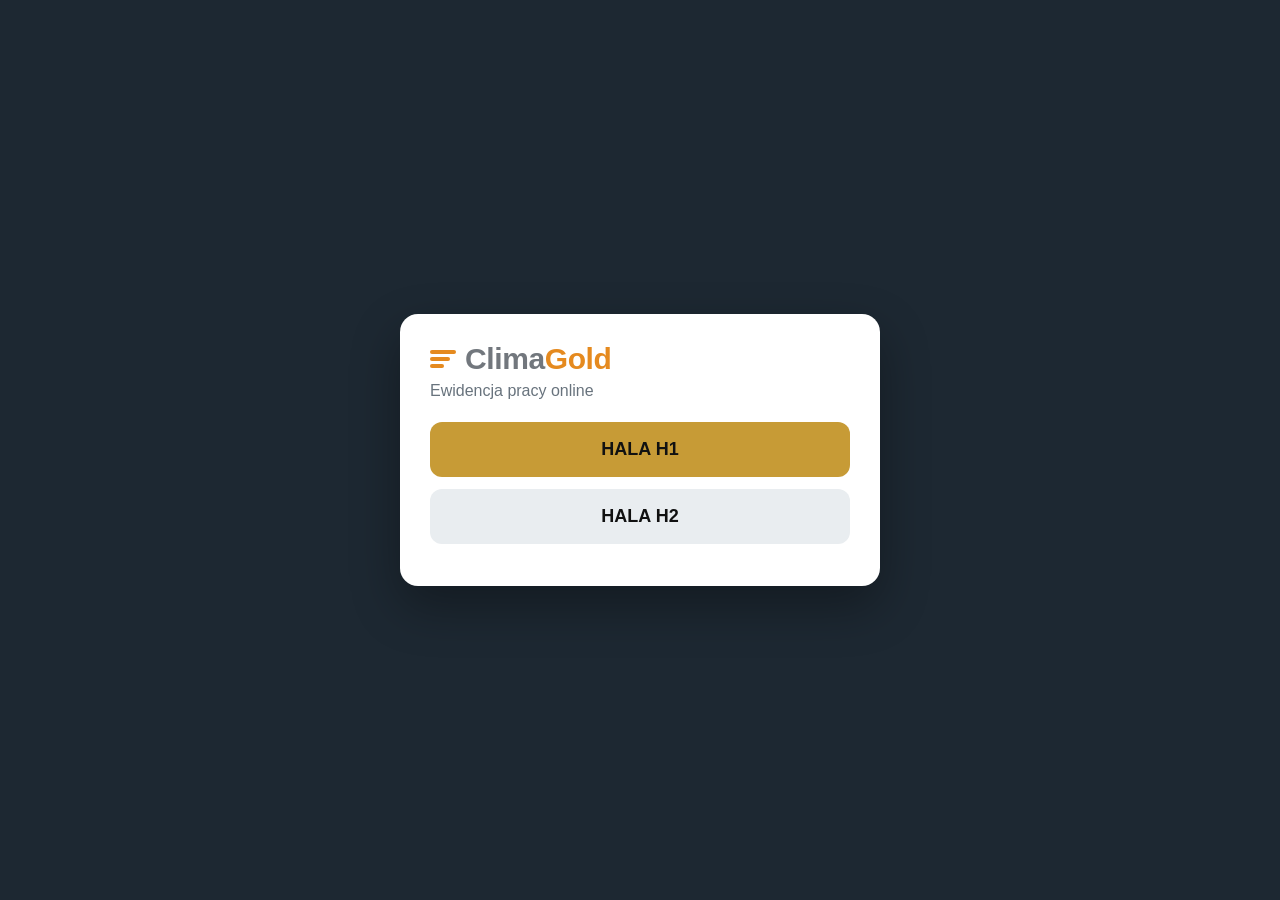
==== index.html @ e0917c65 "Add files via upload" ====
<!doctype html><html lang="pl"><head><meta charset="utf-8"><meta name="viewport" content="width=device-width,initial-scale=1"><meta name="theme-color" content="#1d2832"><title>Clima Gold</title><style>body{margin:0;min-height:100vh;display:grid;place-items:center;background:#1d2832;color:white;font-family:Arial,sans-serif}.box{width:min(90vw,420px);background:white;color:#17212b;border-radius:18px;padding:30px;box-shadow:0 20px 50px #0005}.brand{display:flex;align-items:center;gap:9px;font-size:30px;font-weight:800;line-height:1;letter-spacing:-.4px;margin-bottom:8px}.brandmark{display:inline-flex;flex-direction:column;gap:3px;width:26px;flex:0 0 26px}.brandmark i{display:block;height:4px;background:#e58a1f;border-radius:999px}.brandmark i:nth-child(1){width:26px}.brandmark i:nth-child(2){width:20px}.brandmark i:nth-child(3){width:14px}.brandtext{display:inline-flex;align-items:baseline}.brand .clima{color:#72777d}.brand .gold{color:#e58a1f}.muted{color:#68737d;margin-bottom:22px}.a{display:block;text-decoration:none;text-align:center;margin:12px 0;padding:17px;border-radius:12px;background:#c79b36;color:#111;font-weight:800;font-size:18px}.a:last-child{background:#e9edf0}</style></head><body><div class="box"><div class="brand"><span class="brandmark" aria-hidden="true"><i></i><i></i><i></i></span><span class="brandtext"><span class="clima">Clima</span><span class="gold">Gold</span></span></div><div class="muted">Ewidencja pracy online</div><a class="a" href="./h1.html">HALA H1</a><a class="a" href="./h2.html">HALA H2</a></div></body></html>
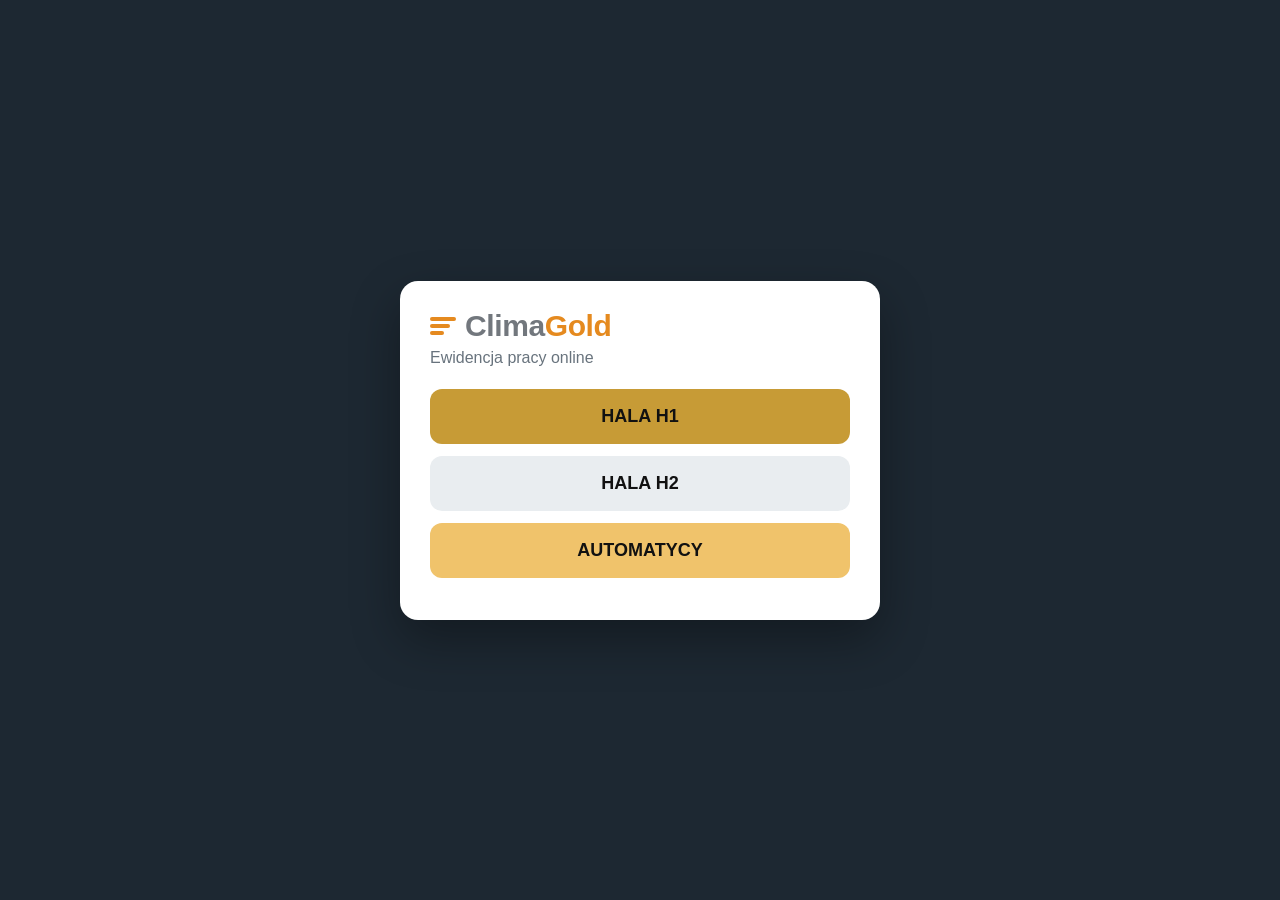
==== commit 24667e6a: "Add files via upload" ====
--- a/index.html
+++ b/index.html
@@ -1 +1 @@
-<!doctype html><html lang="pl"><head><meta charset="utf-8"><meta name="viewport" content="width=device-width,initial-scale=1"><meta name="theme-color" content="#1d2832"><title>Clima Gold</title><style>body{margin:0;min-height:100vh;display:grid;place-items:center;background:#1d2832;color:white;font-family:Arial,sans-serif}.box{width:min(90vw,420px);background:white;color:#17212b;border-radius:18px;padding:30px;box-shadow:0 20px 50px #0005}.brand{display:flex;align-items:center;gap:9px;font-size:30px;font-weight:800;line-height:1;letter-spacing:-.4px;margin-bottom:8px}.brandmark{display:inline-flex;flex-direction:column;gap:3px;width:26px;flex:0 0 26px}.brandmark i{display:block;height:4px;background:#e58a1f;border-radius:999px}.brandmark i:nth-child(1){width:26px}.brandmark i:nth-child(2){width:20px}.brandmark i:nth-child(3){width:14px}.brandtext{display:inline-flex;align-items:baseline}.brand .clima{color:#72777d}.brand .gold{color:#e58a1f}.muted{color:#68737d;margin-bottom:22px}.a{display:block;text-decoration:none;text-align:center;margin:12px 0;padding:17px;border-radius:12px;background:#c79b36;color:#111;font-weight:800;font-size:18px}.a:last-child{background:#e9edf0}</style></head><body><div class="box"><div class="brand"><span class="brandmark" aria-hidden="true"><i></i><i></i><i></i></span><span class="brandtext"><span class="clima">Clima</span><span class="gold">Gold</span></span></div><div class="muted">Ewidencja pracy online</div><a class="a" href="./h1.html">HALA H1</a><a class="a" href="./h2.html">HALA H2</a></div></body></html>+<!doctype html><html lang="pl"><head><meta charset="utf-8"><meta name="viewport" content="width=device-width,initial-scale=1"><meta name="theme-color" content="#1d2832"><title>Clima Gold</title><style>body{margin:0;min-height:100vh;display:grid;place-items:center;background:#1d2832;color:white;font-family:Arial,sans-serif}.box{width:min(90vw,420px);background:white;color:#17212b;border-radius:18px;padding:30px;box-shadow:0 20px 50px #0005}.brand{display:flex;align-items:center;gap:9px;font-size:30px;font-weight:800;line-height:1;letter-spacing:-.4px;margin-bottom:8px}.brandmark{display:inline-flex;flex-direction:column;gap:3px;width:26px;flex:0 0 26px}.brandmark i{display:block;height:4px;background:#e58a1f;border-radius:999px}.brandmark i:nth-child(1){width:26px}.brandmark i:nth-child(2){width:20px}.brandmark i:nth-child(3){width:14px}.brandtext{display:inline-flex;align-items:baseline}.brand .clima{color:#72777d}.brand .gold{color:#e58a1f}.muted{color:#68737d;margin-bottom:22px}.a{display:block;text-decoration:none;text-align:center;margin:12px 0;padding:17px;border-radius:12px;background:#c79b36;color:#111;font-weight:800;font-size:18px}.a.h2{background:#e9edf0}.a.auto{background:#f0c36b}</style></head><body><div class="box"><div class="brand"><span class="brandmark" aria-hidden="true"><i></i><i></i><i></i></span><span class="brandtext"><span class="clima">Clima</span><span class="gold">Gold</span></span></div><div class="muted">Ewidencja pracy online</div><a class="a" href="./h1.html">HALA H1</a><a class="a h2" href="./h2.html">HALA H2</a><a class="a auto" href="./automatycy.html">AUTOMATYCY</a></div></body></html>
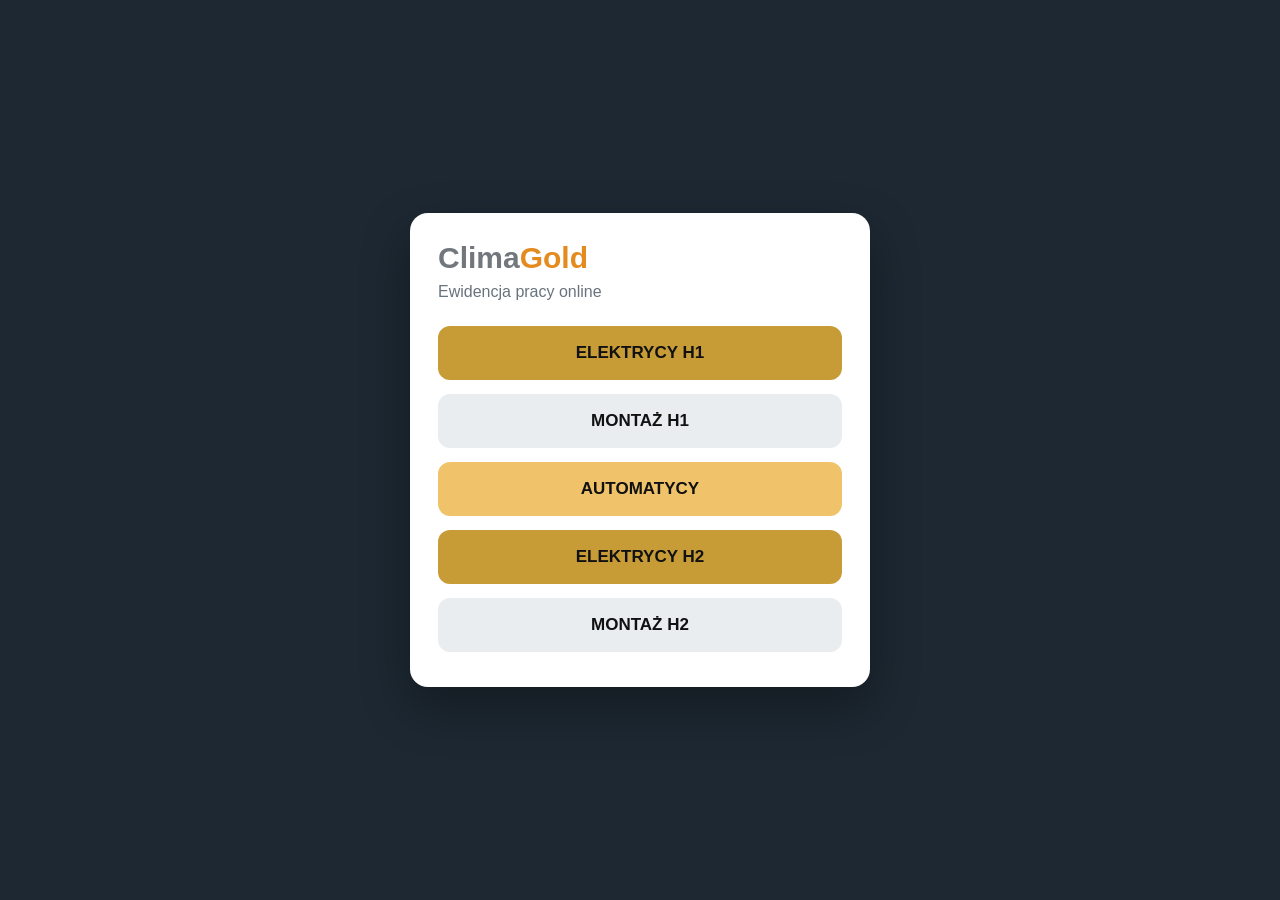
==== commit b9ed0661: "Add files via upload" ====
--- a/index.html
+++ b/index.html
@@ -1 +1,52 @@
-<!doctype html><html lang="pl"><head><meta charset="utf-8"><meta name="viewport" content="width=device-width,initial-scale=1"><meta name="theme-color" content="#1d2832"><title>Clima Gold</title><style>body{margin:0;min-height:100vh;display:grid;place-items:center;background:#1d2832;color:white;font-family:Arial,sans-serif}.box{width:min(90vw,420px);background:white;color:#17212b;border-radius:18px;padding:30px;box-shadow:0 20px 50px #0005}.brand{display:flex;align-items:center;gap:9px;font-size:30px;font-weight:800;line-height:1;letter-spacing:-.4px;margin-bottom:8px}.brandmark{display:inline-flex;flex-direction:column;gap:3px;width:26px;flex:0 0 26px}.brandmark i{display:block;height:4px;background:#e58a1f;border-radius:999px}.brandmark i:nth-child(1){width:26px}.brandmark i:nth-child(2){width:20px}.brandmark i:nth-child(3){width:14px}.brandtext{display:inline-flex;align-items:baseline}.brand .clima{color:#72777d}.brand .gold{color:#e58a1f}.muted{color:#68737d;margin-bottom:22px}.a{display:block;text-decoration:none;text-align:center;margin:12px 0;padding:17px;border-radius:12px;background:#c79b36;color:#111;font-weight:800;font-size:18px}.a.h2{background:#e9edf0}.a.auto{background:#f0c36b}</style></head><body><div class="box"><div class="brand"><span class="brandmark" aria-hidden="true"><i></i><i></i><i></i></span><span class="brandtext"><span class="clima">Clima</span><span class="gold">Gold</span></span></div><div class="muted">Ewidencja pracy online</div><a class="a" href="./h1.html">HALA H1</a><a class="a h2" href="./h2.html">HALA H2</a><a class="a auto" href="./automatycy.html">AUTOMATYCY</a></div></body></html>+<!doctype html>
+<html lang="pl">
+<head>
+  <meta charset="utf-8">
+  <meta name="viewport" content="width=device-width,initial-scale=1,viewport-fit=cover">
+  <meta name="theme-color" content="#1d2832">
+  <title>Clima Gold</title>
+  <style>
+    :root{--bg:#1d2832;--card:#fff;--text:#17212b;--muted:#68737d;--gold:#c79b36;--orange:#e58a1f;--light:#e9edf0;--auto:#f0c36b}
+    *{box-sizing:border-box}
+    body{margin:0;min-height:100vh;min-height:100dvh;display:grid;place-items:center;background:var(--bg);font-family:Arial,sans-serif;padding:20px}
+    .box{width:min(92vw,460px);background:var(--card);color:var(--text);border-radius:18px;padding:28px;box-shadow:0 20px 50px #0005}
+    .brand{font-size:30px;font-weight:800;margin-bottom:8px}
+    .clima{color:#72777d}.gold{color:var(--orange)}
+    .muted{color:var(--muted);margin-bottom:18px}
+    button{width:100%;border:0;border-radius:12px;padding:17px 14px;margin:7px 0;font-size:17px;font-weight:800;color:#111;cursor:pointer;-webkit-tap-highlight-color:transparent}
+    .e{background:var(--gold)}.m{background:var(--light)}.a{background:var(--auto)}
+    .status{display:none;margin-top:14px;padding:12px;border-radius:10px;background:#f6f7f8;color:#444;font-size:14px;line-height:1.35}
+    .status.on{display:block}.status.err{display:block;background:#ffe8e8;color:#8a1f1f}
+  </style>
+</head>
+<body>
+  <main class="box">
+    <div class="brand"><span class="clima">Clima</span><span class="gold">Gold</span></div>
+    <div class="muted">Ewidencja pracy online</div>
+    <button class="e" onclick="openHall('H1')">ELEKTRYCY H1</button>
+    <button class="m" onclick="openHall('M1')">MONTAŻ H1</button>
+    <button class="a" onclick="openHall('AUTO')">AUTOMATYCY</button>
+    <button class="e" onclick="openHall('H2')">ELEKTRYCY H2</button>
+    <button class="m" onclick="openHall('M2')">MONTAŻ H2</button>
+    <div id="status" class="status"></div>
+  </main>
+<script>
+const BASE="https://skcurwlwfoaehmsmzkhq.supabase.co/functions/v1/climagold-prod-export";
+async function openHall(hall){
+  const st=document.getElementById("status");
+  st.className="status on";
+  st.textContent="Wczytuję...";
+  try{
+    const r=await fetch(BASE+"?hall="+encodeURIComponent(hall),{cache:"no-store"});
+    if(!r.ok)throw new Error("HTTP "+r.status);
+    const html=await r.text();
+    if(!html.toLowerCase().includes("<html"))throw new Error("Nieprawidłowa odpowiedź");
+    document.open();document.write(html);document.close();
+  }catch(e){
+    st.className="status err";
+    st.innerHTML='Nie udało się wczytać strony. Spróbuj ponownie.<br><br><button onclick="location.reload()" style="margin:0;padding:10px 14px">ODŚWIEŻ</button>';
+  }
+}
+</script>
+</body>
+</html>
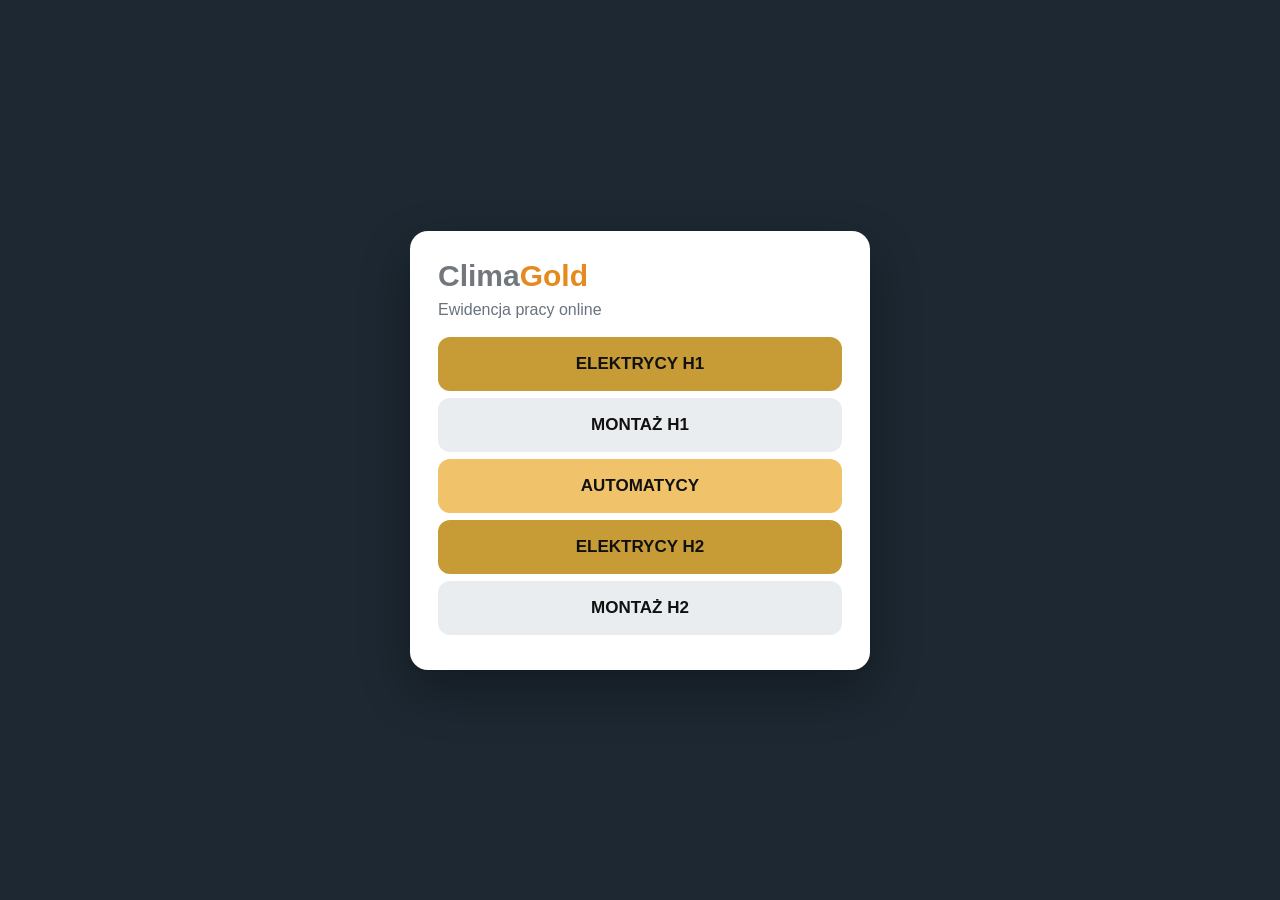
==== commit 520ef8d2: "Add files via upload" ====
--- a/index.html
+++ b/index.html
@@ -1,52 +1,30 @@
 <!doctype html>
 <html lang="pl">
 <head>
-  <meta charset="utf-8">
-  <meta name="viewport" content="width=device-width,initial-scale=1,viewport-fit=cover">
-  <meta name="theme-color" content="#1d2832">
-  <title>Clima Gold</title>
-  <style>
-    :root{--bg:#1d2832;--card:#fff;--text:#17212b;--muted:#68737d;--gold:#c79b36;--orange:#e58a1f;--light:#e9edf0;--auto:#f0c36b}
-    *{box-sizing:border-box}
-    body{margin:0;min-height:100vh;min-height:100dvh;display:grid;place-items:center;background:var(--bg);font-family:Arial,sans-serif;padding:20px}
-    .box{width:min(92vw,460px);background:var(--card);color:var(--text);border-radius:18px;padding:28px;box-shadow:0 20px 50px #0005}
-    .brand{font-size:30px;font-weight:800;margin-bottom:8px}
-    .clima{color:#72777d}.gold{color:var(--orange)}
-    .muted{color:var(--muted);margin-bottom:18px}
-    button{width:100%;border:0;border-radius:12px;padding:17px 14px;margin:7px 0;font-size:17px;font-weight:800;color:#111;cursor:pointer;-webkit-tap-highlight-color:transparent}
-    .e{background:var(--gold)}.m{background:var(--light)}.a{background:var(--auto)}
-    .status{display:none;margin-top:14px;padding:12px;border-radius:10px;background:#f6f7f8;color:#444;font-size:14px;line-height:1.35}
-    .status.on{display:block}.status.err{display:block;background:#ffe8e8;color:#8a1f1f}
-  </style>
+<meta charset="utf-8">
+<meta name="viewport" content="width=device-width,initial-scale=1,viewport-fit=cover">
+<meta name="theme-color" content="#1d2832">
+<title>Clima Gold</title>
+<style>
+:root{--bg:#1d2832;--card:#fff;--text:#17212b;--muted:#68737d;--gold:#c79b36;--orange:#e58a1f;--light:#e9edf0;--auto:#f0c36b}
+*{box-sizing:border-box}
+body{margin:0;min-height:100vh;min-height:100dvh;display:grid;place-items:center;background:var(--bg);font-family:Arial,sans-serif;padding:20px}
+.box{width:min(92vw,460px);background:var(--card);color:var(--text);border-radius:18px;padding:28px;box-shadow:0 20px 50px #0005}
+.brand{font-size:30px;font-weight:800;margin-bottom:8px}.clima{color:#72777d}.gold{color:var(--orange)}
+.muted{color:var(--muted);margin-bottom:18px}
+a{display:block;text-align:center;text-decoration:none;border:0;border-radius:12px;padding:17px 14px;margin:7px 0;font-size:17px;font-weight:800;color:#111;-webkit-tap-highlight-color:transparent}
+.e{background:var(--gold)}.m{background:var(--light)}.a{background:var(--auto)}
+</style>
 </head>
 <body>
-  <main class="box">
-    <div class="brand"><span class="clima">Clima</span><span class="gold">Gold</span></div>
-    <div class="muted">Ewidencja pracy online</div>
-    <button class="e" onclick="openHall('H1')">ELEKTRYCY H1</button>
-    <button class="m" onclick="openHall('M1')">MONTAŻ H1</button>
-    <button class="a" onclick="openHall('AUTO')">AUTOMATYCY</button>
-    <button class="e" onclick="openHall('H2')">ELEKTRYCY H2</button>
-    <button class="m" onclick="openHall('M2')">MONTAŻ H2</button>
-    <div id="status" class="status"></div>
-  </main>
-<script>
-const BASE="https://skcurwlwfoaehmsmzkhq.supabase.co/functions/v1/climagold-prod-export";
-async function openHall(hall){
-  const st=document.getElementById("status");
-  st.className="status on";
-  st.textContent="Wczytuję...";
-  try{
-    const r=await fetch(BASE+"?hall="+encodeURIComponent(hall),{cache:"no-store"});
-    if(!r.ok)throw new Error("HTTP "+r.status);
-    const html=await r.text();
-    if(!html.toLowerCase().includes("<html"))throw new Error("Nieprawidłowa odpowiedź");
-    document.open();document.write(html);document.close();
-  }catch(e){
-    st.className="status err";
-    st.innerHTML='Nie udało się wczytać strony. Spróbuj ponownie.<br><br><button onclick="location.reload()" style="margin:0;padding:10px 14px">ODŚWIEŻ</button>';
-  }
-}
-</script>
+<main class="box">
+  <div class="brand"><span class="clima">Clima</span><span class="gold">Gold</span></div>
+  <div class="muted">Ewidencja pracy online</div>
+  <a class="e" href="./h1.html">ELEKTRYCY H1</a>
+  <a class="m" href="./montaz-h1.html">MONTAŻ H1</a>
+  <a class="a" href="./automatycy.html">AUTOMATYCY</a>
+  <a class="e" href="./h2.html">ELEKTRYCY H2</a>
+  <a class="m" href="./montaz-h2.html">MONTAŻ H2</a>
+</main>
 </body>
-</html>+</html>
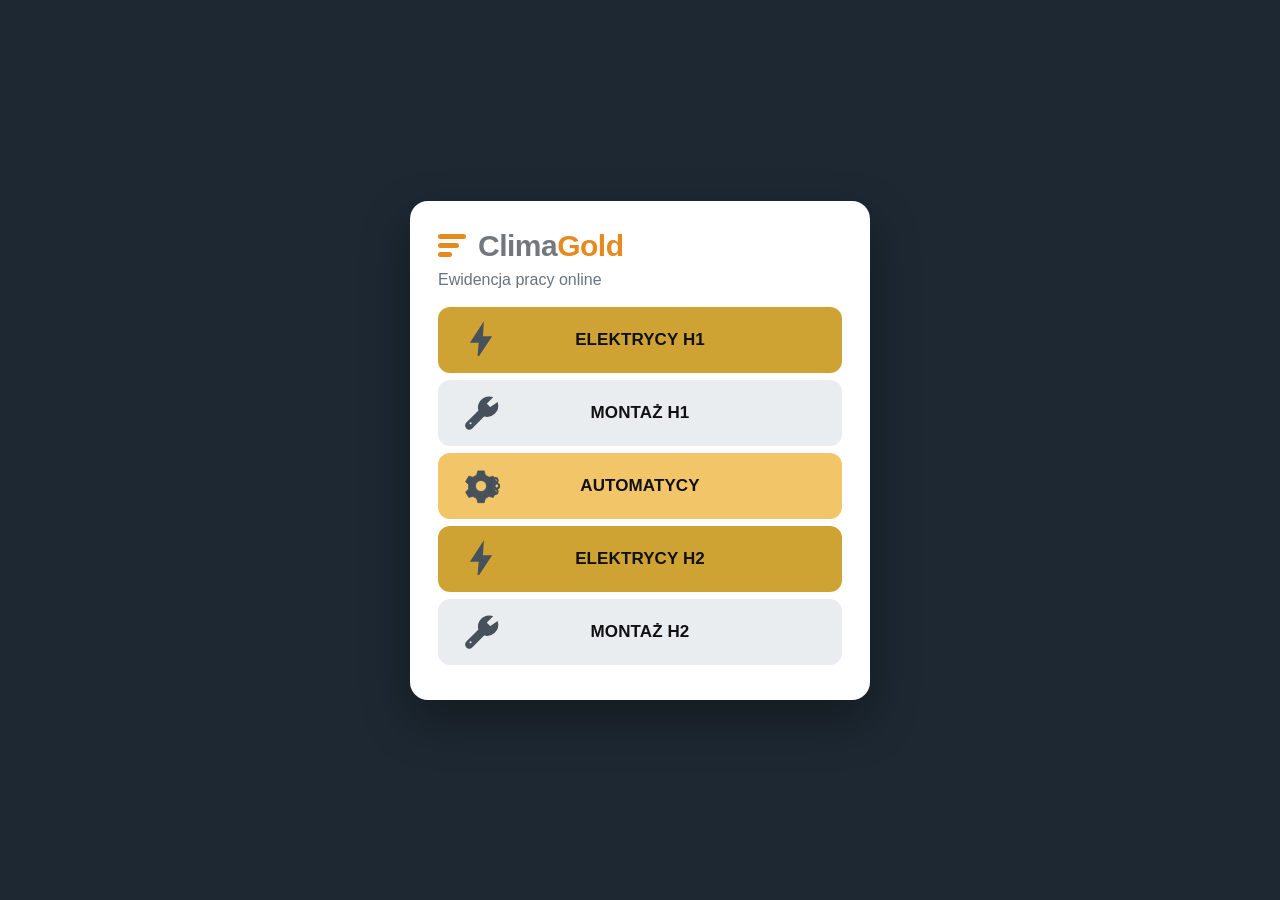
==== commit d987d6ee: "Add files via upload" ====
--- a/index.html
+++ b/index.html
@@ -6,25 +6,174 @@
 <meta name="theme-color" content="#1d2832">
 <title>Clima Gold</title>
 <style>
-:root{--bg:#1d2832;--card:#fff;--text:#17212b;--muted:#68737d;--gold:#c79b36;--orange:#e58a1f;--light:#e9edf0;--auto:#f0c36b}
+:root{
+  --bg:#1d2832;
+  --card:#fff;
+  --text:#17212b;
+  --muted:#68737d;
+  --gold:#cfa333;
+  --orange:#e58a1f;
+  --light:#e9edf0;
+  --auto:#f2c568;
+  --icon:#46515b;
+}
 *{box-sizing:border-box}
-body{margin:0;min-height:100vh;min-height:100dvh;display:grid;place-items:center;background:var(--bg);font-family:Arial,sans-serif;padding:20px}
-.box{width:min(92vw,460px);background:var(--card);color:var(--text);border-radius:18px;padding:28px;box-shadow:0 20px 50px #0005}
-.brand{font-size:30px;font-weight:800;margin-bottom:8px}.clima{color:#72777d}.gold{color:var(--orange)}
-.muted{color:var(--muted);margin-bottom:18px}
-a{display:block;text-align:center;text-decoration:none;border:0;border-radius:12px;padding:17px 14px;margin:7px 0;font-size:17px;font-weight:800;color:#111;-webkit-tap-highlight-color:transparent}
-.e{background:var(--gold)}.m{background:var(--light)}.a{background:var(--auto)}
+body{
+  margin:0;
+  min-height:100vh;
+  min-height:100dvh;
+  display:grid;
+  place-items:center;
+  background:var(--bg);
+  font-family:Arial,sans-serif;
+  padding:20px;
+}
+.box{
+  width:min(92vw,460px);
+  background:var(--card);
+  color:var(--text);
+  border-radius:18px;
+  padding:28px;
+  box-shadow:0 20px 50px #0005;
+}
+.brand{
+  display:flex;
+  align-items:center;
+  gap:12px;
+  font-size:30px;
+  font-weight:800;
+  margin-bottom:8px;
+  letter-spacing:-.5px;
+}
+.brandmark{
+  width:28px;
+  flex:0 0 28px;
+  display:flex;
+  flex-direction:column;
+  gap:4px;
+}
+.brandmark i{
+  display:block;
+  height:5px;
+  background:var(--orange);
+  border-radius:999px;
+}
+.brandmark i:nth-child(1){width:28px}
+.brandmark i:nth-child(2){width:21px}
+.brandmark i:nth-child(3){width:14px}
+.clima{color:#72777d}
+.gold{color:var(--orange)}
+.muted{
+  color:var(--muted);
+  margin-bottom:18px;
+  font-size:16px;
+}
+.tile{
+  display:grid;
+  grid-template-columns:58px 1fr 58px;
+  align-items:center;
+  text-decoration:none;
+  border-radius:12px;
+  padding:13px 14px;
+  margin:7px 0;
+  min-height:66px;
+  color:#111;
+  font-size:17px;
+  font-weight:800;
+  -webkit-tap-highlight-color:transparent;
+}
+.tile .label{
+  text-align:center;
+  letter-spacing:.1px;
+}
+.tile .icon{
+  width:38px;
+  height:38px;
+  justify-self:center;
+  color:var(--icon);
+}
+.tile svg{
+  width:100%;
+  height:100%;
+  display:block;
+  fill:currentColor;
+  stroke:currentColor;
+}
+.e{background:var(--gold)}
+.m{background:var(--light)}
+.a{background:var(--auto)}
+.spacer{width:38px;height:38px}
+@media(max-width:420px){
+  .box{padding:24px}
+  .tile{grid-template-columns:52px 1fr 52px;font-size:16px;min-height:64px}
+  .tile .icon{width:34px;height:34px}
+}
 </style>
 </head>
 <body>
 <main class="box">
-  <div class="brand"><span class="clima">Clima</span><span class="gold">Gold</span></div>
+  <div class="brand">
+    <span class="brandmark" aria-hidden="true"><i></i><i></i><i></i></span>
+    <span><span class="clima">Clima</span><span class="gold">Gold</span></span>
+  </div>
+
   <div class="muted">Ewidencja pracy online</div>
-  <a class="e" href="./h1.html">ELEKTRYCY H1</a>
-  <a class="m" href="./montaz-h1.html">MONTAŻ H1</a>
-  <a class="a" href="./automatycy.html">AUTOMATYCY</a>
-  <a class="e" href="./h2.html">ELEKTRYCY H2</a>
-  <a class="m" href="./montaz-h2.html">MONTAŻ H2</a>
+
+  <a class="tile e" href="./h1.html">
+    <span class="icon" aria-hidden="true">
+      <svg viewBox="0 0 24 24">
+        <path d="M13.2 2 5.9 13.2h5.2L10.3 22l7.8-11.8h-5.4L13.2 2Z"/>
+      </svg>
+    </span>
+    <span class="label">ELEKTRYCY H1</span>
+    <span class="spacer"></span>
+  </a>
+
+  <a class="tile m" href="./montaz-h1.html">
+    <span class="icon" aria-hidden="true">
+      <svg viewBox="0 0 24 24">
+        <path d="M22.2 5.8a6.5 6.5 0 0 1-8.3 7.8L6.1 21.4a2.1 2.1 0 0 1-3-3l7.8-7.8a6.5 6.5 0 0 1 7.8-8.3l-3.8 3.8 2.8 2.8 4.5-3.1ZM4.6 17.7a1.1 1.1 0 1 0 1.6 1.6 1.1 1.1 0 0 0-1.6-1.6Z"/>
+      </svg>
+    </span>
+    <span class="label">MONTAŻ H1</span>
+    <span class="spacer"></span>
+  </a>
+
+  <a class="tile a" href="./automatycy.html">
+    <span class="icon" aria-hidden="true">
+      <svg viewBox="0 0 48 48">
+        <!-- zębatka -->
+        <path d="M20 5h8l1.4 5.2 4.8 2.8 5.2-1.4 4 6.9-3.8 3.8v5.5l3.8 3.8-4 6.9-5.2-1.4-4.8 2.8L28 45h-8l-1.4-5.1-4.8-2.8-5.2 1.4-4-6.9 3.8-3.8v-5.5l-3.8-3.8 4-6.9 5.2 1.4 4.8-2.8L20 5Zm4 12a7 7 0 1 0 0 14 7 7 0 0 0 0-14Z"/>
+        <!-- połączenia automatyki -->
+        <path d="M35 16h4v2h-4zm0 7h6v2h-6zm0 7h4v2h-4z"/>
+        <circle cx="42" cy="17" r="3" fill="none" stroke-width="2.5"/>
+        <circle cx="44" cy="24" r="3" fill="none" stroke-width="2.5"/>
+        <circle cx="42" cy="31" r="3" fill="none" stroke-width="2.5"/>
+      </svg>
+    </span>
+    <span class="label">AUTOMATYCY</span>
+    <span class="spacer"></span>
+  </a>
+
+  <a class="tile e" href="./h2.html">
+    <span class="icon" aria-hidden="true">
+      <svg viewBox="0 0 24 24">
+        <path d="M13.2 2 5.9 13.2h5.2L10.3 22l7.8-11.8h-5.4L13.2 2Z"/>
+      </svg>
+    </span>
+    <span class="label">ELEKTRYCY H2</span>
+    <span class="spacer"></span>
+  </a>
+
+  <a class="tile m" href="./montaz-h2.html">
+    <span class="icon" aria-hidden="true">
+      <svg viewBox="0 0 24 24">
+        <path d="M22.2 5.8a6.5 6.5 0 0 1-8.3 7.8L6.1 21.4a2.1 2.1 0 0 1-3-3l7.8-7.8a6.5 6.5 0 0 1 7.8-8.3l-3.8 3.8 2.8 2.8 4.5-3.1ZM4.6 17.7a1.1 1.1 0 1 0 1.6 1.6 1.1 1.1 0 0 0-1.6-1.6Z"/>
+      </svg>
+    </span>
+    <span class="label">MONTAŻ H2</span>
+    <span class="spacer"></span>
+  </a>
 </main>
 </body>
 </html>
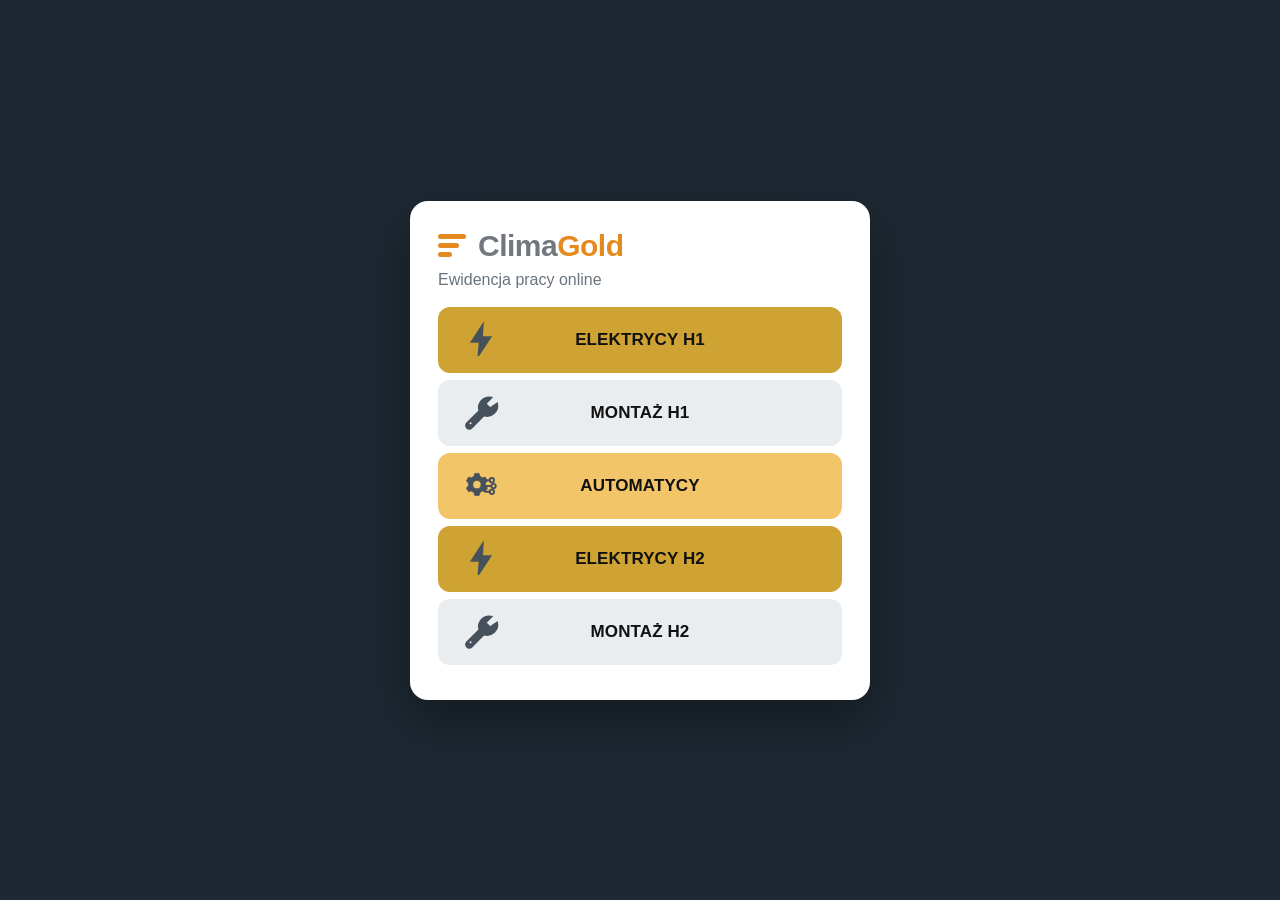
==== commit 8a878a62: "Add files via upload" ====
--- a/index.html
+++ b/index.html
@@ -141,14 +141,12 @@
 
   <a class="tile a" href="./automatycy.html">
     <span class="icon" aria-hidden="true">
-      <svg viewBox="0 0 48 48">
-        <!-- zębatka -->
-        <path d="M20 5h8l1.4 5.2 4.8 2.8 5.2-1.4 4 6.9-3.8 3.8v5.5l3.8 3.8-4 6.9-5.2-1.4-4.8 2.8L28 45h-8l-1.4-5.1-4.8-2.8-5.2 1.4-4-6.9 3.8-3.8v-5.5l-3.8-3.8 4-6.9 5.2 1.4 4.8-2.8L20 5Zm4 12a7 7 0 1 0 0 14 7 7 0 0 0 0-14Z"/>
-        <!-- połączenia automatyki -->
-        <path d="M35 16h4v2h-4zm0 7h6v2h-6zm0 7h4v2h-4z"/>
-        <circle cx="42" cy="17" r="3" fill="none" stroke-width="2.5"/>
-        <circle cx="44" cy="24" r="3" fill="none" stroke-width="2.5"/>
-        <circle cx="42" cy="31" r="3" fill="none" stroke-width="2.5"/>
+      <svg viewBox="0 0 56 48">
+        <path d="M18.7 5.5h6.6l1.1 4.3 3.7 2.2 4.2-1.2 3.3 5.7-3.1 3.1v4.2l3.1 3.1-3.3 5.7-4.2-1.2-3.7 2.2-1.1 4.3h-6.6l-1.1-4.3-3.7-2.2-4.2 1.2-3.3-5.7 3.1-3.1v-4.2l-3.1-3.1 3.3-5.7 4.2 1.2 3.7-2.2 1.1-4.3Zm3.3 10.5a6 6 0 1 0 0 12 6 6 0 0 0 0-12Z"/>
+        <path d="M34 15.5h7M34 24h9M34 32.5h7" fill="none" stroke-width="2.8" stroke-linecap="round"/>
+        <circle cx="44" cy="15.5" r="3.2" fill="none" stroke-width="2.8"/>
+        <circle cx="46.5" cy="24" r="3.2" fill="none" stroke-width="2.8"/>
+        <circle cx="44" cy="32.5" r="3.2" fill="none" stroke-width="2.8"/>
       </svg>
     </span>
     <span class="label">AUTOMATYCY</span>
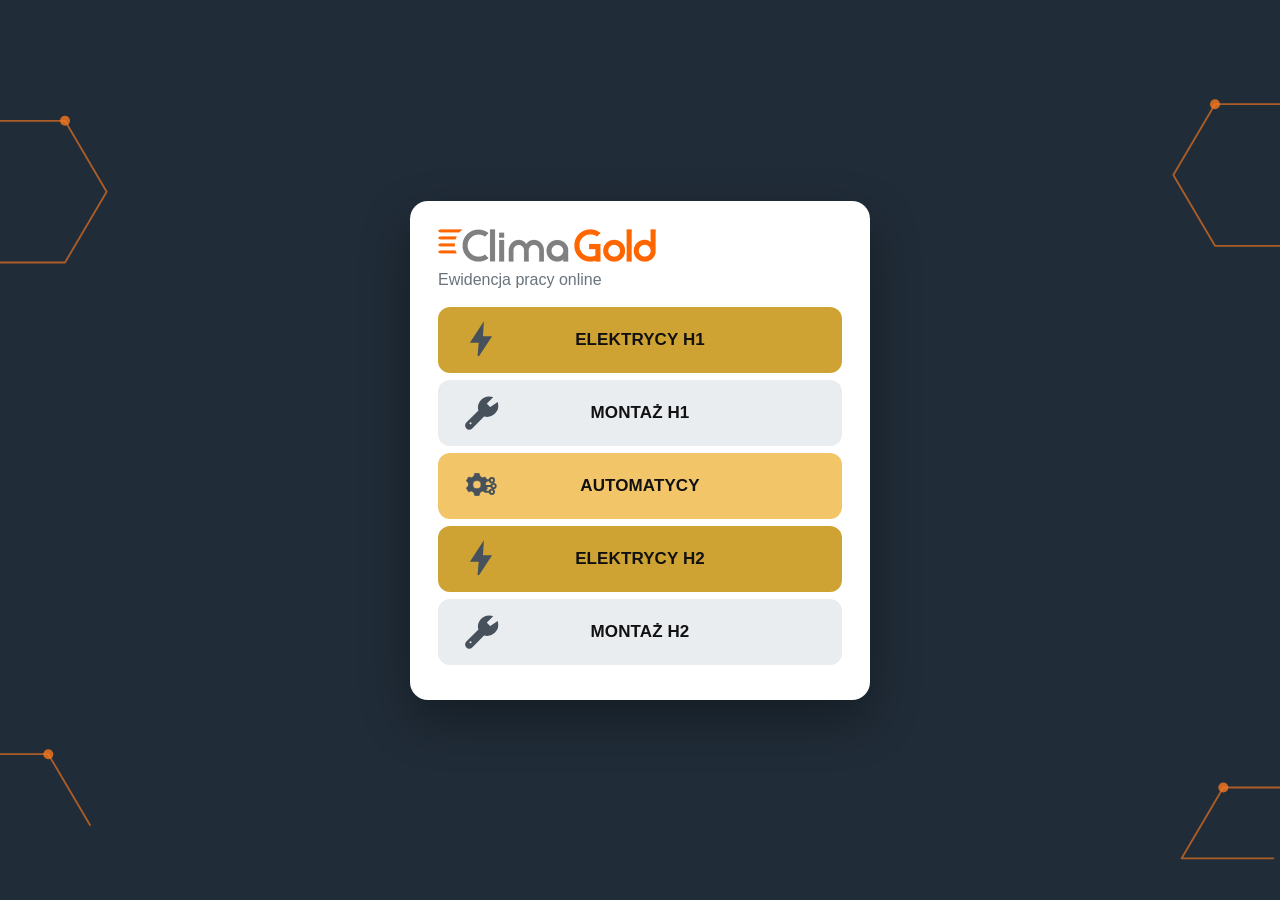
==== commit 15a1ebc3: "Ujednolicenie wyglądu: logo ClimaGold i czysty panel aplikacji" ====
--- a/index.html
+++ b/index.html
@@ -109,13 +109,16 @@
   .tile .icon{width:34px;height:34px}
 }
 </style>
+<style id="climagold-brand-refresh">
+body{background-color:#202c38;background-image:url("./climagold-bg.svg");background-position:center;background-repeat:no-repeat;background-size:cover;background-attachment:fixed}
+.climagold-logo{display:block;width:min(100%,218px);height:auto;object-fit:contain}
+.box .brand{min-height:34px}
+@media(max-width:800px){body{background-attachment:scroll}}
+</style>
 </head>
 <body>
 <main class="box">
-  <div class="brand">
-    <span class="brandmark" aria-hidden="true"><i></i><i></i><i></i></span>
-    <span><span class="clima">Clima</span><span class="gold">Gold</span></span>
-  </div>
+  <div class="brand"><img class="climagold-logo" src="./climagold-logo.svg" alt="ClimaGold"></div>
 
   <div class="muted">Ewidencja pracy online</div>
 
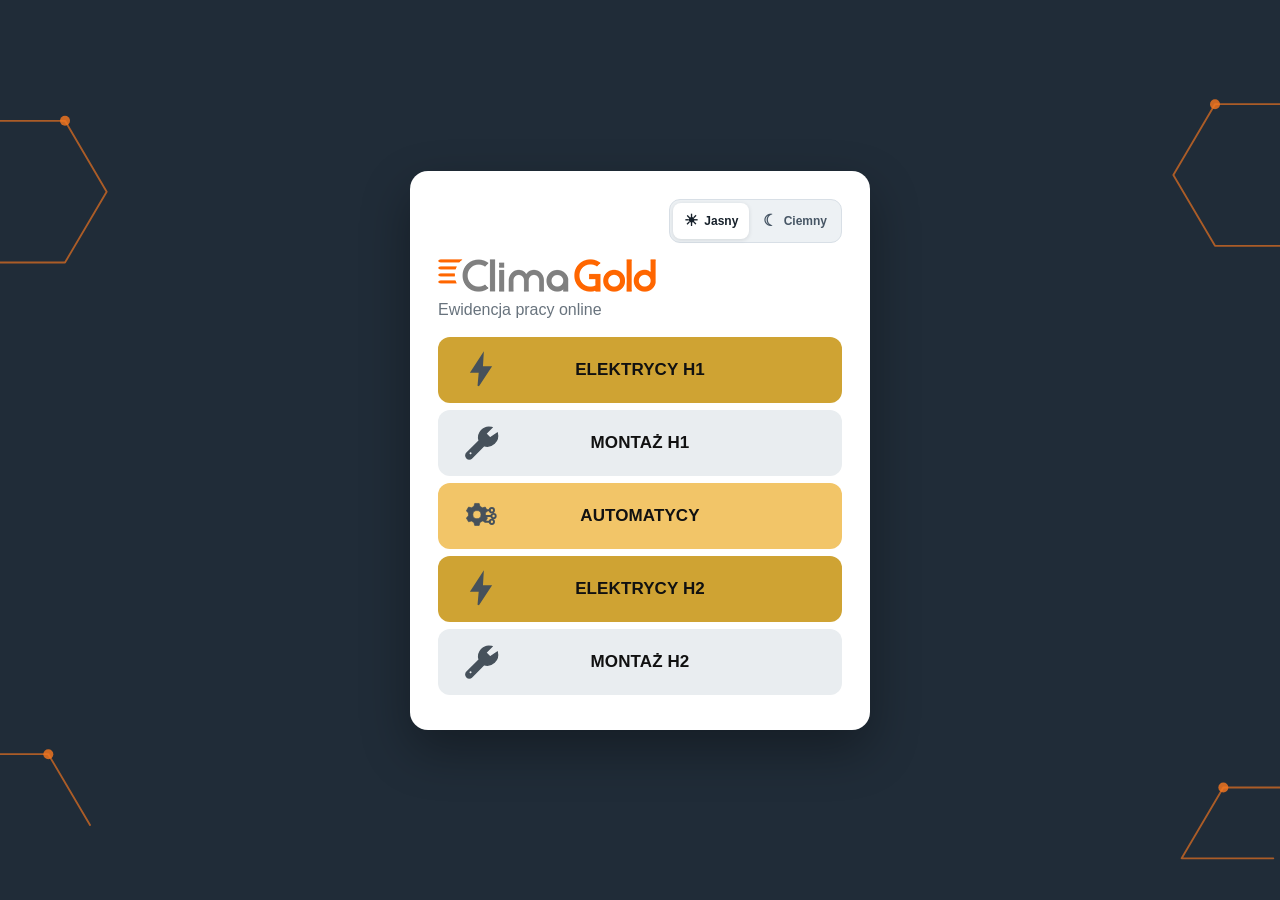
==== commit dba2a5f5: "Add persistent light/dark theme switch across departments and login" ====
--- a/index.html
+++ b/index.html
@@ -115,6 +115,8 @@
 .box .brand{min-height:34px}
 @media(max-width:800px){body{background-attachment:scroll}}
 </style>
+<link rel="stylesheet" href="./climagold-theme.css?v=20261103">
+<script src="./climagold-theme.js?v=20261103"></script>
 </head>
 <body>
 <main class="box">
@@ -178,3 +180,4 @@
 </main>
 </body>
 </html>
+
--- a/climagold-theme.css
+++ b/climagold-theme.css
@@ -0,0 +1,72 @@
+/* Local preference shared by all departments; light remains the default. */
+.cg-top-actions{display:flex;align-items:center;justify-content:flex-end;gap:10px;flex-wrap:wrap}
+.cg-theme-entry{display:flex;justify-content:flex-end;margin:0 0 16px}
+.cg-theme-switch{display:inline-flex;align-items:center;gap:3px;padding:3px;border:1px solid #d8dfe6;border-radius:11px;background:#edf1f4;flex-shrink:0}
+.cg-theme-switch button{appearance:none;border:0;border-radius:8px;background:transparent;color:#475665;font:700 12px Arial,sans-serif;min-height:36px;padding:8px 11px;cursor:pointer;white-space:nowrap}
+.cg-theme-switch button span{font-size:16px;vertical-align:-1px;margin-right:3px}
+.cg-theme-switch button[aria-pressed="true"]{background:#fff;color:#17212b;box-shadow:0 1px 4px #17212b20}
+.cg-theme-switch button:focus-visible{outline:2px solid #e58a1f;outline-offset:2px}
+@media(max-width:560px){.top{flex-wrap:wrap;gap:10px}.cg-top-actions{gap:7px}.cg-theme-switch button{min-height:38px;padding:8px 9px}}
+@media screen{
+html[data-theme="dark"]{color-scheme:dark;--bg:#141c25;--softbg:#141c25;--card:#1d2834;--ink:#edf2f7;--text:#edf2f7;--muted:#b1bfcc;--line:#3a4959;--light:#2e3d4c;--icon:#c0cddb}
+html[data-theme="dark"] body{background-color:var(--bg);color:var(--ink)}
+html[data-theme="dark"] :is(.top,.card,.tablewrap,.dialog,.assignment-warning-box,.login .box,main.box,.dash-panel,.dash-kpi-card,.today-system-card,.settingsmenubtn,.statstab,.breakaccordion,.participation,.pauserow,.breakrow){background:var(--card);color:var(--ink);border-color:var(--line)}
+html[data-theme="dark"] :is(.empblock,.daybox,.pausebox,.breaksystem,.assignment-result-card,.dash-row.head,.breakaccordion>summary,.settingsicon,.statstabicon,.dash-entry-switch,.charttrack){background:#24313f;color:var(--ink);border-color:var(--line)}
+html[data-theme="dark"] :is(input:not([type="checkbox"]):not([type="radio"]):not([type="button"]):not([type="submit"]),select,textarea){background-color:#15212d!important;color:var(--ink)!important;border-color:#4c6073!important;caret-color:var(--ink)}
+html[data-theme="dark"] option{background:#15212d;color:var(--ink)}
+html[data-theme="dark"] input::placeholder,html[data-theme="dark"] textarea::placeholder{color:#a9b7c5;opacity:1}
+html[data-theme="dark"] input[type="checkbox"],html[data-theme="dark"] input[type="radio"]{accent-color:#f97316}
+html[data-theme="dark"] :is(th,#entries table th.actioncol){background:#273544;color:#e6edf4;border-color:var(--line)}
+html[data-theme="dark"] #entries table td.actioncol{background:var(--card)}
+html[data-theme="dark"] :is(td,.dash-row,.dash-panel-head,.rank,.dayrow,.statrankrow){border-color:var(--line)}
+html[data-theme="dark"] .dash-row:not(.head):hover{background:#293a4a}
+html[data-theme="dark"] :is(.btn.secondary,.dash-open,.dash-entry-toggle.active,.tag){background:#344657;color:#f0f4f8}
+html[data-theme="dark"] .btn.danger{background:#542c35;color:#ffd5dc}
+html[data-theme="dark"] :is(.hint,.muted,.dash-kpi-label,.dash-cell small,.dash-empty,.dash-eyebrow,.dash-entry-toggle,.assignment-result-card small){color:var(--muted)}
+html[data-theme="dark"] :is(.dash-link,.dash-kpi-copy small){color:#a9ceff}
+html[data-theme="dark"] .error{color:#ffb4bb}
+html[data-theme="dark"] .quickwork .qicon{color:inherit}
+html[data-theme="dark"] .side{background:#19232e}
+html[data-theme="dark"] .side .hall{background:#344657;color:#edf2f7}
+html[data-theme="dark"] .online{color:#edf2f7}
+html[data-theme="dark"] .online b{color:#98dfa6}
+html[data-theme="dark"] .online #onlineTime{color:#e4e9ed}
+html[data-theme="dark"] :is(.saturdayrow,.centralpausebox,.breakgroupnote,.groupbadge,.breakgroupbox,#sectionField,.breakaccordion[open]>summary,.today-system-card.missing){background:#3b3022;color:#ffe0a8;border-color:#836438}
+html[data-theme="dark"] :is(#sectionField label,.breakgrouphead,.breakdash,.today-system-card.missing .today-system-status){color:#ffe0a8}
+html[data-theme="dark"] :is(.breakclockicon,.breakrowclock,.statkpiicon,.statrankplace,.combinedscore,.sectiontag){background:#51391f;color:#ffdfa7;border-color:#967040}
+html[data-theme="dark"] :is(.addbreakbtn,.centralpause-stop){background:#51391f!important;color:#ffe0a8!important;border-color:#967040!important}
+html[data-theme="dark"] .centralpause-resume{background:#344657!important;color:#edf2f7!important;border-color:#536b80!important}
+html[data-theme="dark"] .today-system-card.set{border-color:#4d8565}
+html[data-theme="dark"] .today-system-card.set .today-system-status{color:#9ee1b3}
+html[data-theme="dark"] .qtytimebest{background:#233f33;color:#a6e6b8}
+html[data-theme="dark"] .statcategoryhero{background:linear-gradient(135deg,#342e27,#1d2834);border-color:#705637}
+html[data-theme="dark"] .statcategoryeyebrow{color:#ffbc77}
+html[data-theme="dark"] .statillustration :is(rect,circle){fill:#4f3821;stroke:#f0a35b}
+html[data-theme="dark"] .statillustration path{stroke:#f0a35b}
+html[data-theme="dark"] .settingsmenubtn.active,html[data-theme="dark"] .statstab.active{background:#493322!important;color:var(--ink)!important;border-color:#df8a3e!important}
+html[data-theme="dark"] .statstab.active small{color:#d8c7b6!important}
+html[data-theme="dark"] #settings .listrow{background:#24313f;border-color:var(--line)}
+html[data-theme="dark"] #entries .entry-toolbar{background:var(--card);border-color:var(--line)}
+html[data-theme="dark"] #entries .entry-actions{border-color:var(--line)}
+html[data-theme="dark"] #entries :is(.entry-actions,.entry-filters)::before{color:var(--muted)}
+html[data-theme="dark"] #entries .entryfilter{background:#2b3b4b;color:#e2eaf1;border-color:#465b70}
+html[data-theme="dark"] #entries .entryfilter.active{background:#503623;color:#ffd6ac;border-color:#b17b47}
+html[data-theme="dark"] .qtysort{background:#344657!important;color:#edf2f7!important;border-color:var(--line)!important}
+html[data-theme="dark"] .qtysort.active{background:#9b4a0c!important;color:#fff!important;border-color:#e58a1f!important}
+html[data-theme="dark"] #ratings tbody tr:first-child td{background:#423721}
+html[data-theme="dark"] .entryactions{background:var(--card);border-color:var(--line)}
+html[data-theme="dark"] .mark-yellow,html[data-theme="dark"] #entries tr.mark-yellow td.actioncol{background:#49401f;color:#fff0bc}
+html[data-theme="dark"] .mark-green,html[data-theme="dark"] #entries tr.mark-green td.actioncol{background:#244333;color:#d4f5dc}
+html[data-theme="dark"] .mark-blue,html[data-theme="dark"] #entries tr.mark-blue td.actioncol{background:#233d59;color:#d7eaff}
+html[data-theme="dark"] .mark-red,html[data-theme="dark"] #entries tr.mark-red td.actioncol{background:#502b35;color:#ffdae1}
+html[data-theme="dark"] .mark-orange,html[data-theme="dark"] #entries tr.mark-orange td.actioncol{background:#503822;color:#ffe2be}
+html[data-theme="dark"] .mark-purple,html[data-theme="dark"] #entries tr.mark-purple td.actioncol{background:#403150;color:#edddff}
+html[data-theme="dark"] .cg-theme-switch{background:#14202c;border-color:#4b6074}
+html[data-theme="dark"] .cg-theme-switch button{color:#b8c7d5}
+html[data-theme="dark"] .cg-theme-switch button[aria-pressed="true"]{background:#3a4d60;color:#fff;box-shadow:0 1px 4px #0003}
+html[data-theme="dark"] :is(.tile.e,.tile.a){background:#573d20;color:#ffe6bf}
+html[data-theme="dark"] .tile.m{background:#344657;color:#edf2f7}
+html[data-theme="dark"] .tile .icon{color:inherit}
+@media(max-width:800px){html[data-theme="dark"] .nav{background:#1d2834;border-color:var(--line)}html[data-theme="dark"] .nav button{color:#d4dfe8}html[data-theme="dark"] .nav button.active{background:#503623;color:#ffd2a5}}
+}
+@media print{.cg-theme-switch{display:none!important}}
